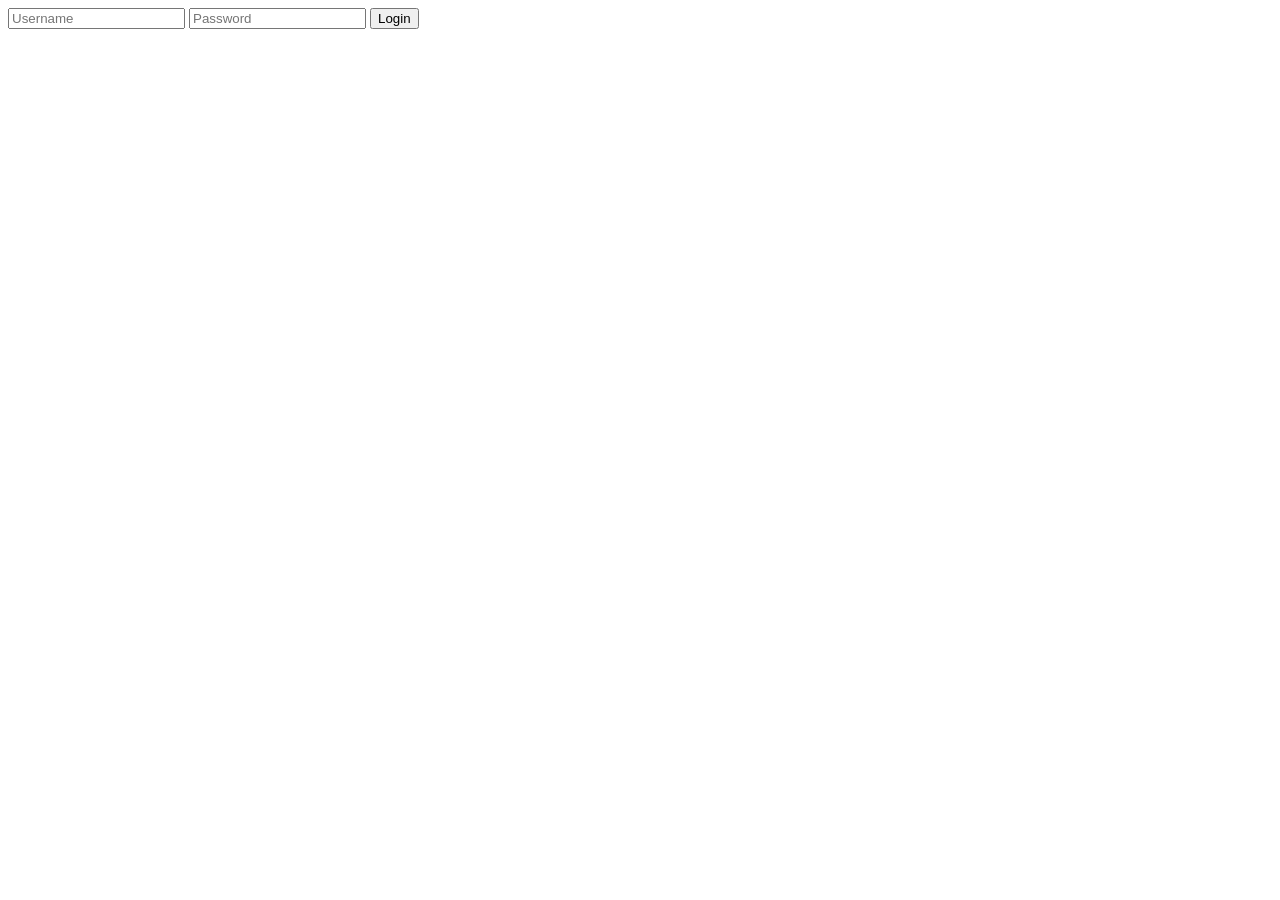
==== dashboard.html @ 23db6158 "Dashboard Dashboard page skeleton complete" ====
<!DOCTYPE html>
<html>
<head>
    <title>Dashboard</title>
</head>
<body>
    <h1>Bem vindo, <span id="userName"></span>!</h1>
    <button onclick="logout()">Sair</button>

    <p>Criar Votação</p>
  
        <label for="titulo">Título:</label><br>
        <input type="text" id="titulo" name="titulo" value=""><br><br>

        <label for="opcao1">Opção 1:</label><br>
        <input type="text" id="opcao1" name="opcao1" value=""><br><br>

        <label for="opcao2">Opção 2:</label><br>
        <input type="text" id="opcao2" name="opcao2" value=""><br><br>

        <label for="opcao3">Opção 3:</label><br>
        <input type="text" id="opcao3" name="opcao3" value=""><br><br>

        <label for="opcao4">Opção 4:</label><br>
        <input type="text" id="opcao4" name="opcao4" value=""><br><br>

        <label for="opcao5">Opção 5:</label><br>
        <input type="text" id="opcao5" name="opcao5" value=""><br><br>

        <button type="button" onclick="EnviarDadosVotacao()">Enviar</button>

        <p id="demo2"></p>

        <br><br><br><br><br><br><br><br><br>    

        <h1>Votações</h1>
        <div id="polls-container">Carregando...</div>

    


    <script src="auth.js"></script>
    <script>
        // Run on page load — redirects to login if not authenticated



        checkAuth().then(user => {
            if (user) {
                document.getElementById('userName').textContent = user.nome;
                userID = user.id; // Save user ID for later use
            }
        });

        var userID = null;

        async function EnviarDadosVotacao() 
            { 
                const API_BASE_URL = "http://localhost:5055";
                const VOTACAO_ENDPOINT = `${API_BASE_URL}/api/Votacao`;

                var titulo = document.getElementById("titulo").value;
                var opcao1 = document.getElementById("opcao1").value;
                var opcao2 = document.getElementById("opcao2").value;
                var opcao3 = document.getElementById("opcao3").value;
                var opcao4 = document.getElementById("opcao4").value;
                var opcao5 = document.getElementById("opcao5").value;

                // Validação básica no front
                if (!titulo || !opcao1 || !opcao2) {
                    document.getElementById("demo2").innerHTML = "Preencha ao menos o título e duas opções!";
                    return;
                }

                const votacao = {
                    userId: userID, // Associate poll with logged-in user
                    titulo:  titulo,
                    opcao1: opcao1,
                    opcao2: opcao2,
                    opcao3: opcao3,
                    opcao4: opcao4,
                    opcao5: opcao5
                };

                try {
                    const response = await fetch(VOTACAO_ENDPOINT, {
                        method: "POST",
                        headers: {
                            "Content-Type": "application/json"
                        },
                        body: JSON.stringify(votacao)
                    });

                    if (response.ok) {
                        const resultado = await response.json();
                        document.getElementById("demo2").innerHTML = 
                            `Votacao <strong>${resultado.titulo}</strong> criada com sucesso! (ID: ${resultado.id})`;
                        
                        // Limpa o formulario apos sucesso
                        document.getElementById("titulo").value = "";
                        document.getElementById("opcao1").value = "";
                        document.getElementById("opcao2").value = "";
                        document.getElementById("opcao3").value = "";
                        document.getElementById("opcao4").value = "";
                        document.getElementById("opcao5").value = "";
                    } else {
                        const erro = await response.text();
                        document.getElementById("demo2").innerHTML = `Erro ao criar votacao: ${erro}`;
                    }

                } catch (error) {
                    document.getElementById("demo").innerHTML = 
                        `Não foi possível conectar à API. Verifique se o servidor está rodando.<br><small>${error}</small>`;
                }
            }

        const API_URL = "http://localhost:5055/api/Votacao"; // change to your actual base URL
 
        async function loadPolls() {
        const container = document.getElementById("polls-container");
    
        try {
            const response = await fetch(API_URL);
            if (!response.ok) throw new Error(`HTTP error: ${response.status}`);
    
            const polls = await response.json();
    
            if (!polls.length) {
            container.textContent = "Nenhuma votação encontrada.";
            return;
            }
    
            container.innerHTML = "";
            polls.forEach(poll => container.appendChild(createPollCard(poll)));
    
        } catch (err) {
            container.textContent = `Erro ao carregar votações: ${err.message}`;
        }
        }
    
        function createPollCard(poll) {
        // Gather only non-null options and their vote counts
        const options = [
            { label: poll.opcao1, votes: poll.votosOpcao1 },
            { label: poll.opcao2, votes: poll.votosOpcao2 },
            { label: poll.opcao3, votes: poll.votosOpcao3 },
            { label: poll.opcao4, votes: poll.votosOpcao4 },
            { label: poll.opcao5, votes: poll.votosOpcao5 },
        ].filter(o => o.label);
    
        const totalVotes = options.reduce((sum, o) => sum + o.votes, 0);
    
        // Card wrapper
        const card = document.createElement("div");
        card.dataset.pollId = poll.id;
    
        // Title
        const title = document.createElement("h2");
        title.textContent = poll.titulo;
        card.appendChild(title);
    
        // Meta: poll ID and author
        const meta = document.createElement("p");
        meta.textContent = `Poll #${poll.id} · Autor ID: ${poll.userId}`;
        card.appendChild(meta);
    
        // Options list
        const list = document.createElement("ul");
        options.forEach((option, index) => {
            const pct = totalVotes > 0 ? Math.round((option.votes / totalVotes) * 100) : 0;
    
            const item = document.createElement("li");
    
            const label = document.createElement("span");
            label.textContent = `${option.label} — ${option.votes} voto(s) (${pct}%)`;
    
            const voteBtn = document.createElement("button");
            voteBtn.textContent = "Votar";
            voteBtn.onclick = () => vote(poll.id, index + 1, card);
    
            item.appendChild(label);
            item.appendChild(voteBtn);
            list.appendChild(item);
        });
        card.appendChild(list);
    
        // Total votes
        const total = document.createElement("p");
        total.textContent = `Total de votos: ${totalVotes}`;
        card.appendChild(total);
    
        return card;
        }
    
        async function vote(pollId, optionNumber, card) {
        try {
            // Fetch current poll state
            const res = await fetch(`${API_URL}/${pollId}`);
            if (!res.ok) throw new Error(`HTTP error: ${res.status}`);
            const poll = await res.json();
    
            // Increment the chosen option
            const voteField = `votosOpcao${optionNumber}`;
            poll[voteField] = (poll[voteField] || 0) + 1;
    
            // Send updated poll back
            const updateRes = await fetch(`${API_URL}/${pollId}`, {
            method: "PUT",
            headers: { "Content-Type": "application/json" },
            body: JSON.stringify(poll),
            });
    
            if (!updateRes.ok) throw new Error(`Erro ao votar: ${updateRes.status}`);
    
            const updated = await updateRes.json();
    
            // Re-render this card in place
            const newCard = createPollCard(updated);
            card.replaceWith(newCard);
    
        } catch (err) {
            alert(`Erro ao registrar voto: ${err.message}`);
        }
        }
    
        loadPolls();

    </script>
</body>
</html>
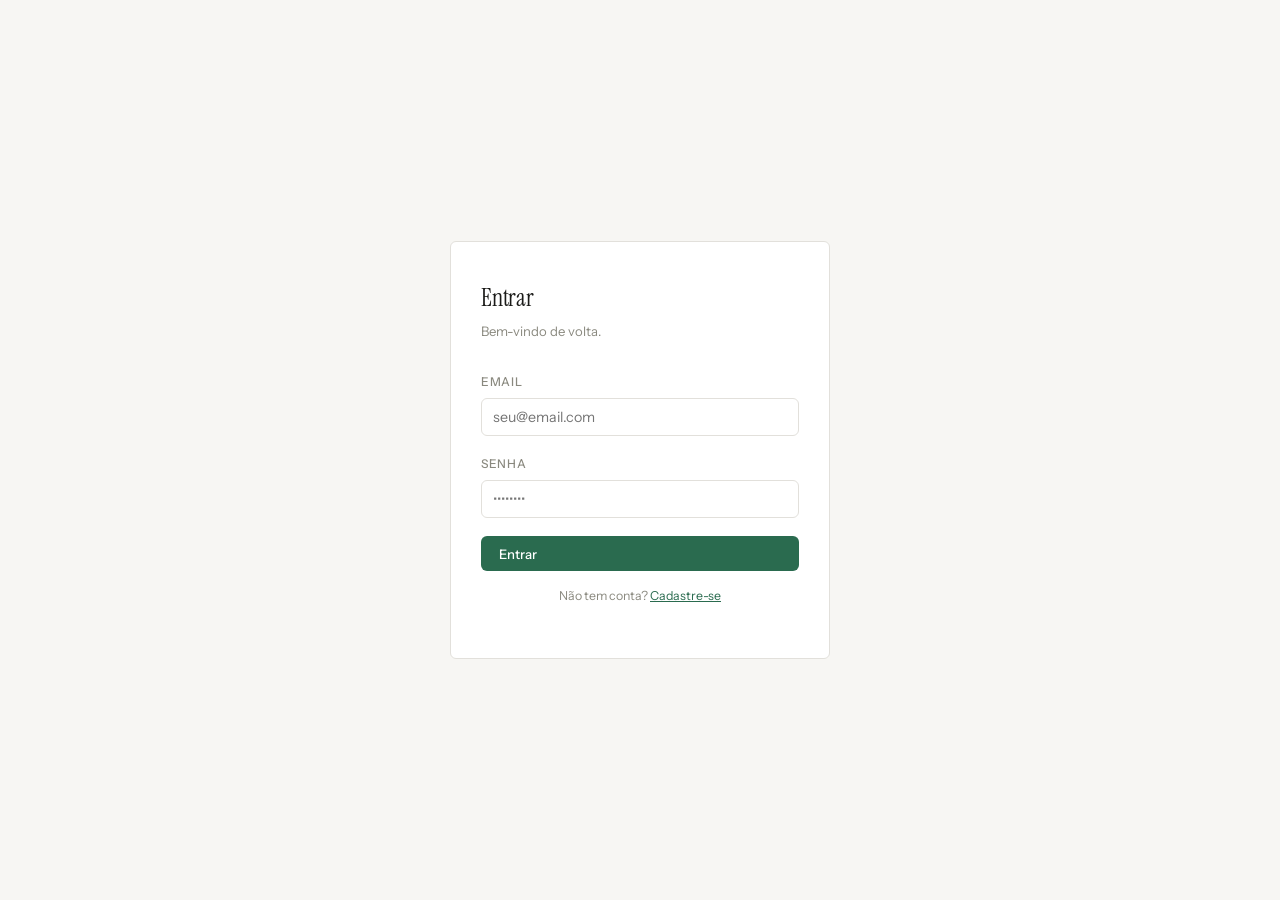
==== commit 58c7b556: "Css css by claude" ====
--- a/dashboard.html
+++ b/dashboard.html
@@ -1,230 +1,238 @@
 <!DOCTYPE html>
-<html>
+<html lang="pt-BR">
 <head>
-    <title>Dashboard</title>
+  <meta charset="UTF-8"/>
+  <meta name="viewport" content="width=device-width, initial-scale=1.0"/>
+  <title>Dashboard</title>
+  <link rel="stylesheet" href="style.css"/>
 </head>
 <body>
-    <h1>Bem vindo, <span id="userName"></span>!</h1>
-    <button onclick="logout()">Sair</button>
-
-    <p>Criar Votação</p>
-  
-        <label for="titulo">Título:</label><br>
-        <input type="text" id="titulo" name="titulo" value=""><br><br>
-
-        <label for="opcao1">Opção 1:</label><br>
-        <input type="text" id="opcao1" name="opcao1" value=""><br><br>
-
-        <label for="opcao2">Opção 2:</label><br>
-        <input type="text" id="opcao2" name="opcao2" value=""><br><br>
-
-        <label for="opcao3">Opção 3:</label><br>
-        <input type="text" id="opcao3" name="opcao3" value=""><br><br>
-
-        <label for="opcao4">Opção 4:</label><br>
-        <input type="text" id="opcao4" name="opcao4" value=""><br><br>
-
-        <label for="opcao5">Opção 5:</label><br>
-        <input type="text" id="opcao5" name="opcao5" value=""><br><br>
-
-        <button type="button" onclick="EnviarDadosVotacao()">Enviar</button>
-
-        <p id="demo2"></p>
-
-        <br><br><br><br><br><br><br><br><br>    
-
-        <h1>Votações</h1>
-        <div id="polls-container">Carregando...</div>
-
-    
-
-
-    <script src="auth.js"></script>
-    <script>
-        // Run on page load — redirects to login if not authenticated
-
-
-
-        checkAuth().then(user => {
-            if (user) {
-                document.getElementById('userName').textContent = user.nome;
-                userID = user.id; // Save user ID for later use
-            }
+ 
+  <!-- Navbar -->
+  <nav class="navbar">
+    <span class="navbar-brand">Votações</span>
+    <div class="navbar-user">
+      <span>Olá, <strong id="userName"></strong></span>
+      <button class="btn btn-ghost" onclick="logout()">Sair</button>
+    </div>
+  </nav>
+ 
+  <div class="page-wrapper wide">
+ 
+    <!-- Create poll form -->
+    <p class="section-title">Nova votação</p>
+    <div class="card">
+      <div class="form-group">
+        <label for="titulo">Título</label>
+        <input type="text" id="titulo" placeholder="Pergunta da votação"/>
+      </div>
+ 
+      <div style="display:grid; grid-template-columns:1fr 1fr; gap:0.75rem">
+        <div class="form-group">
+          <label for="opcao1">Opção 1</label>
+          <input type="text" id="opcao1" placeholder="Opção 1"/>
+        </div>
+        <div class="form-group">
+          <label for="opcao2">Opção 2</label>
+          <input type="text" id="opcao2" placeholder="Opção 2"/>
+        </div>
+        <div class="form-group">
+          <label for="opcao3">Opção 3</label>
+          <input type="text" id="opcao3" placeholder="Opção 3 (opcional)"/>
+        </div>
+        <div class="form-group">
+          <label for="opcao4">Opção 4</label>
+          <input type="text" id="opcao4" placeholder="Opção 4 (opcional)"/>
+        </div>
+        <div class="form-group">
+          <label for="opcao5">Opção 5</label>
+          <input type="text" id="opcao5" placeholder="Opção 5 (opcional)"/>
+        </div>
+      </div>
+ 
+      <button class="btn btn-primary" onclick="EnviarDadosVotacao()">Criar votação</button>
+      <p id="demo2" class="msg"></p>
+    </div>
+ 
+    <hr class="divider"/>
+ 
+    <!-- Polls list -->
+    <p class="section-title">Votações</p>
+    <div id="polls-container" class="polls-grid">
+      <p class="text-muted">Carregando...</p>
+    </div>
+ 
+  </div>
+ 
+  <script src="auth.js"></script>
+  <script>
+    const API_URL = "http://localhost:5055/api/Votacao";
+    var userID = null;
+ 
+    checkAuth().then(user => {
+      if (user) {
+        document.getElementById('userName').textContent = user.nome;
+        userID = user.id;
+      }
+    });
+ 
+    async function EnviarDadosVotacao() {
+      const msgEl = document.getElementById("demo2");
+      const titulo = document.getElementById("titulo").value;
+      const opcao1 = document.getElementById("opcao1").value;
+      const opcao2 = document.getElementById("opcao2").value;
+      const opcao3 = document.getElementById("opcao3").value;
+      const opcao4 = document.getElementById("opcao4").value;
+      const opcao5 = document.getElementById("opcao5").value;
+ 
+      if (!titulo || !opcao1 || !opcao2) {
+        msgEl.textContent = "Preencha ao menos o título e duas opções!";
+        msgEl.className = "msg error";
+        return;
+      }
+ 
+      const votacao = { userId: userID, titulo, opcao1, opcao2, opcao3, opcao4, opcao5 };
+ 
+      try {
+        const response = await fetch(API_URL, {
+          method: "POST",
+          headers: { "Content-Type": "application/json" },
+          body: JSON.stringify(votacao)
         });
-
-        var userID = null;
-
-        async function EnviarDadosVotacao() 
-            { 
-                const API_BASE_URL = "http://localhost:5055";
-                const VOTACAO_ENDPOINT = `${API_BASE_URL}/api/Votacao`;
-
-                var titulo = document.getElementById("titulo").value;
-                var opcao1 = document.getElementById("opcao1").value;
-                var opcao2 = document.getElementById("opcao2").value;
-                var opcao3 = document.getElementById("opcao3").value;
-                var opcao4 = document.getElementById("opcao4").value;
-                var opcao5 = document.getElementById("opcao5").value;
-
-                // Validação básica no front
-                if (!titulo || !opcao1 || !opcao2) {
-                    document.getElementById("demo2").innerHTML = "Preencha ao menos o título e duas opções!";
-                    return;
-                }
-
-                const votacao = {
-                    userId: userID, // Associate poll with logged-in user
-                    titulo:  titulo,
-                    opcao1: opcao1,
-                    opcao2: opcao2,
-                    opcao3: opcao3,
-                    opcao4: opcao4,
-                    opcao5: opcao5
-                };
-
-                try {
-                    const response = await fetch(VOTACAO_ENDPOINT, {
-                        method: "POST",
-                        headers: {
-                            "Content-Type": "application/json"
-                        },
-                        body: JSON.stringify(votacao)
-                    });
-
-                    if (response.ok) {
-                        const resultado = await response.json();
-                        document.getElementById("demo2").innerHTML = 
-                            `Votacao <strong>${resultado.titulo}</strong> criada com sucesso! (ID: ${resultado.id})`;
-                        
-                        // Limpa o formulario apos sucesso
-                        document.getElementById("titulo").value = "";
-                        document.getElementById("opcao1").value = "";
-                        document.getElementById("opcao2").value = "";
-                        document.getElementById("opcao3").value = "";
-                        document.getElementById("opcao4").value = "";
-                        document.getElementById("opcao5").value = "";
-                    } else {
-                        const erro = await response.text();
-                        document.getElementById("demo2").innerHTML = `Erro ao criar votacao: ${erro}`;
-                    }
-
-                } catch (error) {
-                    document.getElementById("demo").innerHTML = 
-                        `Não foi possível conectar à API. Verifique se o servidor está rodando.<br><small>${error}</small>`;
-                }
-            }
-
-        const API_URL = "http://localhost:5055/api/Votacao"; // change to your actual base URL
- 
-        async function loadPolls() {
-        const container = document.getElementById("polls-container");
-    
-        try {
-            const response = await fetch(API_URL);
-            if (!response.ok) throw new Error(`HTTP error: ${response.status}`);
-    
-            const polls = await response.json();
-    
-            if (!polls.length) {
-            container.textContent = "Nenhuma votação encontrada.";
-            return;
-            }
-    
-            container.innerHTML = "";
-            polls.forEach(poll => container.appendChild(createPollCard(poll)));
-    
-        } catch (err) {
-            container.textContent = `Erro ao carregar votações: ${err.message}`;
+ 
+        if (response.ok) {
+          const resultado = await response.json();
+          msgEl.textContent = `Votação "${resultado.titulo}" criada com sucesso!`;
+          msgEl.className = "msg success";
+          ["titulo","opcao1","opcao2","opcao3","opcao4","opcao5"]
+            .forEach(id => document.getElementById(id).value = "");
+          loadPolls();
+        } else {
+          const erro = await response.text();
+          msgEl.textContent = `Erro ao criar votação: ${erro}`;
+          msgEl.className = "msg error";
         }
+      } catch (error) {
+        msgEl.textContent = `Não foi possível conectar à API. ${error}`;
+        msgEl.className = "msg error";
+      }
+    }
+ 
+    async function loadPolls() {
+      const container = document.getElementById("polls-container");
+      try {
+        const response = await fetch(API_URL);
+        if (!response.ok) throw new Error(`HTTP error: ${response.status}`);
+        const polls = await response.json();
+ 
+        if (!polls.length) {
+          container.innerHTML = '<p class="text-muted">Nenhuma votação encontrada.</p>';
+          return;
         }
-    
-        function createPollCard(poll) {
-        // Gather only non-null options and their vote counts
-        const options = [
-            { label: poll.opcao1, votes: poll.votosOpcao1 },
-            { label: poll.opcao2, votes: poll.votosOpcao2 },
-            { label: poll.opcao3, votes: poll.votosOpcao3 },
-            { label: poll.opcao4, votes: poll.votosOpcao4 },
-            { label: poll.opcao5, votes: poll.votosOpcao5 },
-        ].filter(o => o.label);
-    
-        const totalVotes = options.reduce((sum, o) => sum + o.votes, 0);
-    
-        // Card wrapper
-        const card = document.createElement("div");
-        card.dataset.pollId = poll.id;
-    
-        // Title
-        const title = document.createElement("h2");
-        title.textContent = poll.titulo;
-        card.appendChild(title);
-    
-        // Meta: poll ID and author
-        const meta = document.createElement("p");
-        meta.textContent = `Poll #${poll.id} · Autor ID: ${poll.userId}`;
-        card.appendChild(meta);
-    
-        // Options list
-        const list = document.createElement("ul");
-        options.forEach((option, index) => {
-            const pct = totalVotes > 0 ? Math.round((option.votes / totalVotes) * 100) : 0;
-    
-            const item = document.createElement("li");
-    
-            const label = document.createElement("span");
-            label.textContent = `${option.label} — ${option.votes} voto(s) (${pct}%)`;
-    
-            const voteBtn = document.createElement("button");
-            voteBtn.textContent = "Votar";
-            voteBtn.onclick = () => vote(poll.id, index + 1, card);
-    
-            item.appendChild(label);
-            item.appendChild(voteBtn);
-            list.appendChild(item);
+        container.innerHTML = "";
+        polls.forEach(poll => container.appendChild(createPollCard(poll)));
+      } catch (err) {
+        container.innerHTML = `<p class="text-muted">Erro ao carregar votações: ${err.message}</p>`;
+      }
+    }
+ 
+    function createPollCard(poll) {
+      const options = [
+        { label: poll.opcao1, votes: poll.votosOpcao1 },
+        { label: poll.opcao2, votes: poll.votosOpcao2 },
+        { label: poll.opcao3, votes: poll.votosOpcao3 },
+        { label: poll.opcao4, votes: poll.votosOpcao4 },
+        { label: poll.opcao5, votes: poll.votosOpcao5 },
+      ].filter(o => o.label);
+ 
+      const totalVotes = options.reduce((sum, o) => sum + o.votes, 0);
+ 
+      const card = document.createElement("div");
+      card.className = "card";
+      card.dataset.pollId = poll.id;
+ 
+      const title = document.createElement("h2");
+      title.textContent = poll.titulo;
+      card.appendChild(title);
+ 
+      const meta = document.createElement("p");
+      meta.className = "card-meta";
+      meta.textContent = `Poll #${poll.id} · Autor ID: ${poll.userId} · ${totalVotes} voto(s)`;
+      card.appendChild(meta);
+ 
+      const list = document.createElement("ul");
+      list.className = "poll-options";
+ 
+      options.forEach((option, index) => {
+        const pct = totalVotes > 0 ? Math.round((option.votes / totalVotes) * 100) : 0;
+ 
+        const item = document.createElement("li");
+        item.className = "poll-option";
+ 
+        // Bar background
+        const barWrap = document.createElement("div");
+        barWrap.className = "poll-option-bar-wrap";
+        barWrap.style.flex = "1";
+        barWrap.style.position = "relative";
+ 
+        const bar = document.createElement("div");
+        bar.className = "poll-option-bar";
+        bar.style.width = `${pct}%`;
+        barWrap.appendChild(bar);
+ 
+        const textRow = document.createElement("div");
+        textRow.className = "poll-option-text";
+ 
+        const labelSpan = document.createElement("span");
+        labelSpan.textContent = option.label;
+ 
+        const pctSpan = document.createElement("span");
+        pctSpan.className = "poll-option-pct";
+        pctSpan.textContent = `${option.votes} (${pct}%)`;
+ 
+        textRow.appendChild(labelSpan);
+        textRow.appendChild(pctSpan);
+        barWrap.appendChild(textRow);
+ 
+        const voteBtn = document.createElement("button");
+        voteBtn.className = "btn btn-outline";
+        voteBtn.style.flexShrink = "0";
+        voteBtn.textContent = "Votar";
+        voteBtn.onclick = () => vote(poll.id, index + 1, card);
+ 
+        item.appendChild(barWrap);
+        item.appendChild(voteBtn);
+        list.appendChild(item);
+      });
+ 
+      card.appendChild(list);
+      return card;
+    }
+ 
+    async function vote(pollId, optionNumber, card) {
+      try {
+        const res = await fetch(`${API_URL}/${pollId}`);
+        if (!res.ok) throw new Error(`HTTP error: ${res.status}`);
+        const poll = await res.json();
+ 
+        const voteField = `votosOpcao${optionNumber}`;
+        poll[voteField] = (poll[voteField] || 0) + 1;
+ 
+        const updateRes = await fetch(`${API_URL}/${pollId}`, {
+          method: "PUT",
+          headers: { "Content-Type": "application/json" },
+          body: JSON.stringify(poll),
         });
-        card.appendChild(list);
-    
-        // Total votes
-        const total = document.createElement("p");
-        total.textContent = `Total de votos: ${totalVotes}`;
-        card.appendChild(total);
-    
-        return card;
-        }
-    
-        async function vote(pollId, optionNumber, card) {
-        try {
-            // Fetch current poll state
-            const res = await fetch(`${API_URL}/${pollId}`);
-            if (!res.ok) throw new Error(`HTTP error: ${res.status}`);
-            const poll = await res.json();
-    
-            // Increment the chosen option
-            const voteField = `votosOpcao${optionNumber}`;
-            poll[voteField] = (poll[voteField] || 0) + 1;
-    
-            // Send updated poll back
-            const updateRes = await fetch(`${API_URL}/${pollId}`, {
-            method: "PUT",
-            headers: { "Content-Type": "application/json" },
-            body: JSON.stringify(poll),
-            });
-    
-            if (!updateRes.ok) throw new Error(`Erro ao votar: ${updateRes.status}`);
-    
-            const updated = await updateRes.json();
-    
-            // Re-render this card in place
-            const newCard = createPollCard(updated);
-            card.replaceWith(newCard);
-    
-        } catch (err) {
-            alert(`Erro ao registrar voto: ${err.message}`);
-        }
-        }
-    
-        loadPolls();
-
-    </script>
+ 
+        if (!updateRes.ok) throw new Error(`Erro ao votar: ${updateRes.status}`);
+        const updated = await updateRes.json();
+        card.replaceWith(createPollCard(updated));
+      } catch (err) {
+        alert(`Erro ao registrar voto: ${err.message}`);
+      }
+    }
+ 
+    loadPolls();
+  </script>
 </body>
 </html>
--- a/style.css
+++ b/style.css
@@ -0,0 +1,299 @@
+/* ─── Reset & Base ─────────────────────────────────────────── */
+@import url('https://fonts.googleapis.com/css2?family=Instrument+Sans:wght@400;500;600&family=Instrument+Serif:ital@0;1&display=swap');
+
+*, *::before, *::after { box-sizing: border-box; margin: 0; padding: 0; }
+
+:root {
+  --bg:       #f7f6f3;
+  --surface:  #ffffff;
+  --border:   #e2e0db;
+  --text:     #1a1a18;
+  --muted:    #8a897f;
+  --accent:   #2a6b4f;
+  --accent-hover: #1f5440;
+  --danger:   #c0392b;
+  --radius:   6px;
+  --sans:     'Instrument Sans', sans-serif;
+  --serif:    'Instrument Serif', serif;
+}
+
+html, body {
+  min-height: 100vh;
+  background: var(--bg);
+  color: var(--text);
+  font-family: var(--sans);
+  font-size: 15px;
+  line-height: 1.6;
+  -webkit-font-smoothing: antialiased;
+}
+
+/* ─── Layout ────────────────────────────────────────────────── */
+.page-wrapper {
+  max-width: 640px;
+  margin: 0 auto;
+  padding: 3rem 1.5rem 6rem;
+}
+
+.page-wrapper.wide {
+  max-width: 960px;
+}
+
+/* ─── Typography ────────────────────────────────────────────── */
+h1 {
+  font-family: var(--serif);
+  font-size: 2rem;
+  font-weight: 400;
+  letter-spacing: -0.01em;
+  margin-bottom: 0.25rem;
+}
+
+h2 {
+  font-family: var(--serif);
+  font-size: 1.25rem;
+  font-weight: 400;
+  margin-bottom: 0.5rem;
+}
+
+p { color: var(--muted); margin-bottom: 1rem; }
+
+/* ─── Navbar ────────────────────────────────────────────────── */
+.navbar {
+  display: flex;
+  align-items: center;
+  justify-content: space-between;
+  padding: 1rem 1.5rem;
+  border-bottom: 1px solid var(--border);
+  background: var(--surface);
+}
+
+.navbar-brand {
+  font-family: var(--serif);
+  font-size: 1.1rem;
+  color: var(--text);
+  text-decoration: none;
+}
+
+.navbar-user {
+  display: flex;
+  align-items: center;
+  gap: 1rem;
+  font-size: 0.875rem;
+  color: var(--muted);
+}
+
+/* ─── Forms ─────────────────────────────────────────────────── */
+.form-group {
+  margin-bottom: 1.25rem;
+}
+
+label {
+  display: block;
+  font-size: 0.8rem;
+  font-weight: 500;
+  letter-spacing: 0.06em;
+  text-transform: uppercase;
+  color: var(--muted);
+  margin-bottom: 0.4rem;
+}
+
+input[type="text"],
+input[type="email"],
+input[type="password"] {
+  width: 100%;
+  padding: 0.6rem 0.75rem;
+  border: 1px solid var(--border);
+  border-radius: var(--radius);
+  background: var(--surface);
+  font-family: var(--sans);
+  font-size: 0.95rem;
+  color: var(--text);
+  outline: none;
+  transition: border-color 0.15s;
+}
+
+input:focus {
+  border-color: var(--accent);
+}
+
+/* ─── Buttons ────────────────────────────────────────────────── */
+.btn {
+  display: inline-flex;
+  align-items: center;
+  gap: 0.4rem;
+  padding: 0.55rem 1.1rem;
+  border: 1px solid transparent;
+  border-radius: var(--radius);
+  font-family: var(--sans);
+  font-size: 0.875rem;
+  font-weight: 500;
+  cursor: pointer;
+  transition: background 0.15s, border-color 0.15s, color 0.15s;
+  text-decoration: none;
+}
+
+.btn-primary {
+  background: var(--accent);
+  color: #fff;
+}
+.btn-primary:hover { background: var(--accent-hover); }
+
+.btn-outline {
+  background: transparent;
+  border-color: var(--border);
+  color: var(--text);
+}
+.btn-outline:hover { border-color: #bbb; background: #f0ede8; }
+
+.btn-ghost {
+  background: transparent;
+  color: var(--muted);
+  border-color: transparent;
+}
+.btn-ghost:hover { color: var(--text); }
+
+.btn-danger {
+  background: transparent;
+  border-color: var(--border);
+  color: var(--danger);
+}
+.btn-danger:hover { background: #fdf0ef; border-color: var(--danger); }
+
+/* ─── Card ───────────────────────────────────────────────────── */
+.card {
+  background: var(--surface);
+  border: 1px solid var(--border);
+  border-radius: var(--radius);
+  padding: 1.5rem;
+  margin-bottom: 1rem;
+}
+
+.card-meta {
+  font-size: 0.78rem;
+  color: var(--muted);
+  margin-bottom: 1rem;
+}
+
+/* ─── Poll Options ───────────────────────────────────────────── */
+.poll-options {
+  list-style: none;
+  display: flex;
+  flex-direction: column;
+  gap: 0.5rem;
+  margin-bottom: 1rem;
+}
+
+.poll-option {
+  display: flex;
+  align-items: center;
+  justify-content: space-between;
+  gap: 1rem;
+  padding: 0.6rem 0.75rem;
+  border: 1px solid var(--border);
+  border-radius: var(--radius);
+  font-size: 0.9rem;
+}
+
+.poll-option-bar-wrap {
+  flex: 1;
+  position: relative;
+}
+
+.poll-option-bar {
+  position: absolute;
+  inset: 0;
+  background: #e8f0ec;
+  border-radius: 3px;
+  transform-origin: left;
+  z-index: 0;
+}
+
+.poll-option-text {
+  position: relative;
+  z-index: 1;
+  display: flex;
+  align-items: center;
+  justify-content: space-between;
+  gap: 0.5rem;
+}
+
+.poll-option-pct {
+  font-size: 0.78rem;
+  color: var(--muted);
+  white-space: nowrap;
+}
+
+/* ─── Auth card (login/register) ─────────────────────────────── */
+.auth-wrapper {
+  min-height: 100vh;
+  display: flex;
+  align-items: center;
+  justify-content: center;
+  padding: 2rem;
+  background: var(--bg);
+}
+
+.auth-card {
+  background: var(--surface);
+  border: 1px solid var(--border);
+  border-radius: var(--radius);
+  padding: 2.5rem 2rem;
+  width: 100%;
+  max-width: 380px;
+}
+
+.auth-card h1 {
+  font-size: 1.6rem;
+  margin-bottom: 0.25rem;
+}
+
+.auth-card .subtitle {
+  font-size: 0.875rem;
+  color: var(--muted);
+  margin-bottom: 2rem;
+}
+
+/* ─── Section title ──────────────────────────────────────────── */
+.section-title {
+  font-size: 0.72rem;
+  font-weight: 600;
+  letter-spacing: 0.1em;
+  text-transform: uppercase;
+  color: var(--muted);
+  margin-bottom: 1rem;
+  padding-bottom: 0.5rem;
+  border-bottom: 1px solid var(--border);
+}
+
+/* ─── Feedback message ───────────────────────────────────────── */
+.msg {
+  font-size: 0.875rem;
+  padding: 0.6rem 0.75rem;
+  border-radius: var(--radius);
+  margin-top: 0.75rem;
+  display: none;
+}
+.msg.success { background: #eaf4ef; color: var(--accent); display: block; }
+.msg.error   { background: #fdf0ef; color: var(--danger); display: block; }
+
+/* ─── Dashboard grid ─────────────────────────────────────────── */
+.polls-grid {
+  display: grid;
+  gap: 1rem;
+}
+
+/* ─── Divider ────────────────────────────────────────────────── */
+.divider {
+  border: none;
+  border-top: 1px solid var(--border);
+  margin: 2rem 0;
+}
+
+/* ─── Utilities ──────────────────────────────────────────────── */
+.text-muted  { color: var(--muted); }
+.text-small  { font-size: 0.825rem; }
+.mt-1 { margin-top: 0.5rem; }
+.mt-2 { margin-top: 1rem; }
+.mt-3 { margin-top: 1.5rem; }
+.flex { display: flex; align-items: center; }
+.gap-1 { gap: 0.5rem; }
+.justify-between { justify-content: space-between; }
